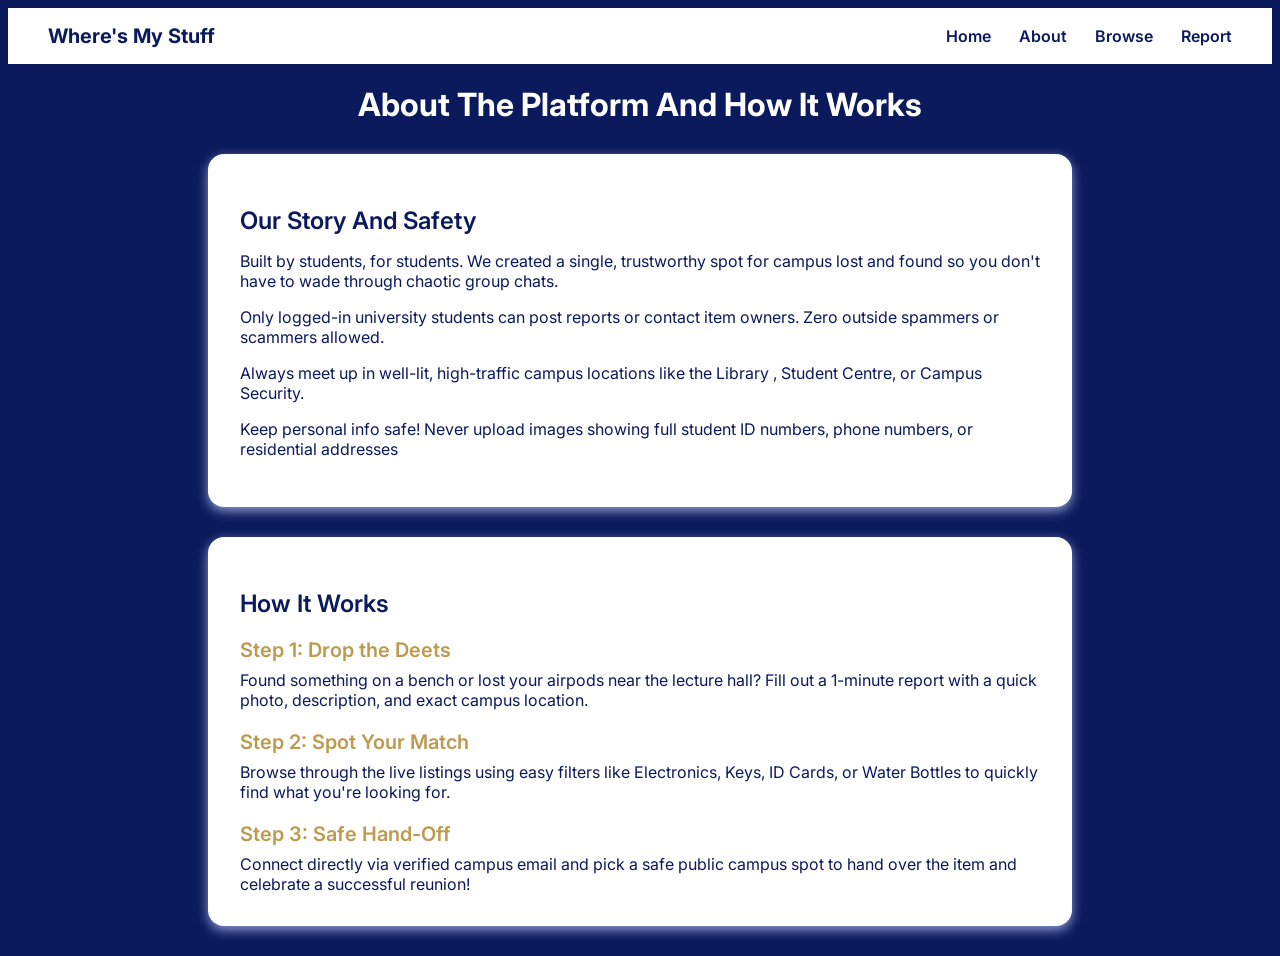
==== about.html @ 97a187b9 "Refactor About page markup and styles Restructure about.html to use .about-card components and clear" ====
<!DOCTYPE html>
<html>

<head>
    <title>Where's My Stuff</title>
    <meta charset="UTF-8">
    <meta name="viewport" content="width=device-width, initial-scale=1.0">
    <link href="css/style.css" rel="stylesheet" />
</head>

<body>
    <header>
        <nav class="navbar">
            <a href="index.html" class="logo">Where's My Stuff</a>
            <ul class="nav-links">
                <li><a href="index.html">Home</a></li>
                <li><a href="about.html">About</a></li>
                <li><a href="browse.html">Browse</a></li>
                <li><a href="report.html">Report</a></li>
            </ul>
        </nav>
    </header>
    <main>
        <h1 class="screenheading">About The Platform And How It Works</h1>


        <div class="about-card">
            <h2 class="aboutcard-heading">Our Story And Safety</h2>
            <p> Built by students, for students. We created a single, trustworthy spot for campus lost and found so you
                don't have to wade through chaotic group chats.</p>

            <p>Only logged-in university students can post reports or contact item owners. Zero outside spammers or
                scammers allowed.</p>

            <p>Always meet up in well-lit, high-traffic campus locations like the Library , Student Centre, or Campus
                Security.</p>

            <p>Keep personal info safe! Never upload images showing full student ID numbers, phone numbers, or
                residential addresses</p>
        </div>
        <div class="about-card">
            <h2 class="aboutcard-heading">How It Works</h2>
            <h3 class="instr-heading">Step 1: Drop the Deets</h3>
            Found something on a bench or lost your airpods near the lecture hall? Fill out a 1-minute report with a
            quick photo, description, and exact campus location.

            <h3 class="instr-heading">Step 2: Spot Your Match</h3>
            Browse through the live listings using easy filters like Electronics, Keys, ID Cards, or Water Bottles
            to
            quickly find what you're looking for.

            <h3 class="instr-heading">Step 3: Safe Hand-Off</h3>
            Connect directly via verified campus email and pick a safe public campus spot to hand over the item and
            celebrate a successful reunion!
        </div>


    </main>

    <footer>

    </footer>

</body>

</html>
---- css/style.css ----
@import url('https://fonts.googleapis.com/css2?family=Inter:wght@400;500;600;700&display=swap');


body {
    background-color: #0A1A5C;
    font-family: 'Inter', sans-serif;
    min-height: 100vh;
}

main {
    flex: 1;
}

h1,
h2,
h3,
h4,
h5,
h6 {
    color: #FFFFFF;
}

.screenheading {
    text-align: center;
    font-size: 32px;
}


/* navbar */

.navbar {
    display: flex;
    justify-content: space-between;
    align-items: center;
    padding: 16px 40px;
    background-color: #ffffff;

}


.logo {
    font-size: 20px;
    font-weight: 700;
    color: #0A1A5C;
    text-decoration: none;
}


.nav-links {
    display: flex;
    gap: 28px;
    list-style: none;
    margin: 0;
    padding: 0;
}


.nav-links a {
    text-decoration: none;
    color: #0A1A5C;
    font-weight: 600;
    font-size: 16px;
    transition: color 0.2s ease;
}


.nav-links a:hover {
    color: #BD9A50;
}

/* home page */

.hero {
    background-color: #0A1A5C;
    display: flex;
    align-items: center;
    justify-content: space-between;
    padding: 60px 80px;
    gap: 40px;
}

.hero-title {
    margin: 0 0 32px;
    font-size: 80px;
    font-weight: 800;
    letter-spacing: -1px;
}

.hero-actions {
    display: flex;
    flex-wrap: wrap;
    gap: 16px;
}

.lost-btn {
    background-color: #BD9A50;
    color: #ffffff;
    text-decoration: none;
    padding: 12px 24px;
    border-radius: 50px;
    font-weight: 600;
}

.lost-btn:hover {
    background-color: #ffffff;
    color: #BD9A50;
}

.found-btn {
    background-color: #0A1A5C;
    color: #FFFFFF;
    text-decoration: none;
    padding: 12px 24px;
    border-radius: 50px;
    font-weight: 600;
    border: 2px solid #FFFFFF;
}

.hero-text {
    flex: 1;
    max-width: 600px;
    transform: translateY(-30px);
}

.hero-mascot {
    flex: 1.2;
    display: flex;
    justify-content: center;
    min-width: 320px;
    transform: translateY(-30px);
}

.hero-mascot img {
    max-height: 650px;
    max-width: 560px;
    width: 100%;
    height: auto;
    object-fit: contain;
    filter: drop-shadow(0 10px 15px rgba(0, 0, 0, 0.2));
}

/*Browse Page*/

#card-row {
    display: flex;
    flex-wrap: wrap;
    justify-content: center;
    gap: 24px;
    width: calc(100% - 32px);
    max-width: 1128px;
    margin: 0 auto;
    padding: 24px 0;
}

.card {
    display: flex;
    flex-direction: column;
    background-color: #ffffff;
    box-shadow: #919DD2 0px 4px 10px;
    border-radius: 12px;
    padding: 16px;
    flex: 0 1 360px;
    width: 100%;
    box-sizing: border-box;
    overflow: hidden;
    max-width: 360px;
    object-fit: contain;
}

.card-image {
    overflow: hidden;
    width: 100%;
    height: 200px;
    object-fit: contain;
}

.card-image img {
    width: 100%;
    height: 200px;
    object-fit: cover;
    border-radius: 12px;

}

.card-title {
    font-size: 20px;
    font-weight: 600;
    margin: 16px 0 8px;
    color: #0A1A5C;
}

.contact-btn {
    background-color: #0A1A5C;
    color: #FFFFFF;
    text-decoration: none;
    padding: 8px 16px;
    border-radius: 50px;
    font-weight: 600;
    border: 2px solid #FFFFFF;
    text-align: center;
}

.contact-btn:hover {
    background-color: #BD9A50;
}


/* Footer */

.web-footer {
    background-color: #0A1A5C;
    color: #FFFFFF;
    padding: 40px 0 20px 0;
    margin-top: 60px;
    border-top: 1px solid #FFFFFF;
}

.footer-content {
    display: flex;
    justify-content: space-between;
    max-width: 1120px;
    margin: 0 auto;
    padding: 0 20px;
    gap: 30px;
    flex-wrap: wrap;
}

.quick-links li {
    margin-bottom: 8px;

}

.quick-links ul {
    list-style: none;
    padding: 0;
    margin: 0;
}

.quick-links a {
    color: #FFFFFF;
    text-decoration: none;
    font-weight: 500;
}

/*Report Page*/

.report-card {
    max-width: 600px;
    margin: 0 auto;
    background-color: #ffffff;
    padding: 32px;
    border-radius: 12px;
    box-shadow: #919DD2 0px 4px 10px;
}

.form-heading {
    font-size: 24px;
    font-weight: 600;
    color: #0A1A5C;
    text-align: center;
}


#item-description {
    width: 100%;
    height: 120px;
    padding: 8px;
    border-radius: 8px;
    border: 1px solid #ccc;
    resize: none;
}

.submit-btn {
    background-color: #0A1A5C;
    color: #FFFFFF;
    text-decoration: none;
    padding: 12px 24px;
    border-radius: 50px;
    font-weight: 600;
    border: 2px solid #FFFFFF;
    text-align: center;
}

.submit-btn:hover {
    background-color: #BD9A50;
}

/* About Page */
.aboutcard-heading {
    font-size: 24px;
    font-weight: 600;
    color: #0A1A5C;
    margin-bottom: 16px;
}

.about-card {
    max-width: 800px;
    margin: 30px auto;
    background-color: #ffffff;
    padding: 32px;
    border-radius: 16px;
    box-shadow: #919DD2 0px 4px 12px;
    color: #0A1A5C;
}

.instr-heading {
    font-size: 20px;
    font-weight: 600;
    margin-bottom: 8px;
    color: #BD9A50;
}
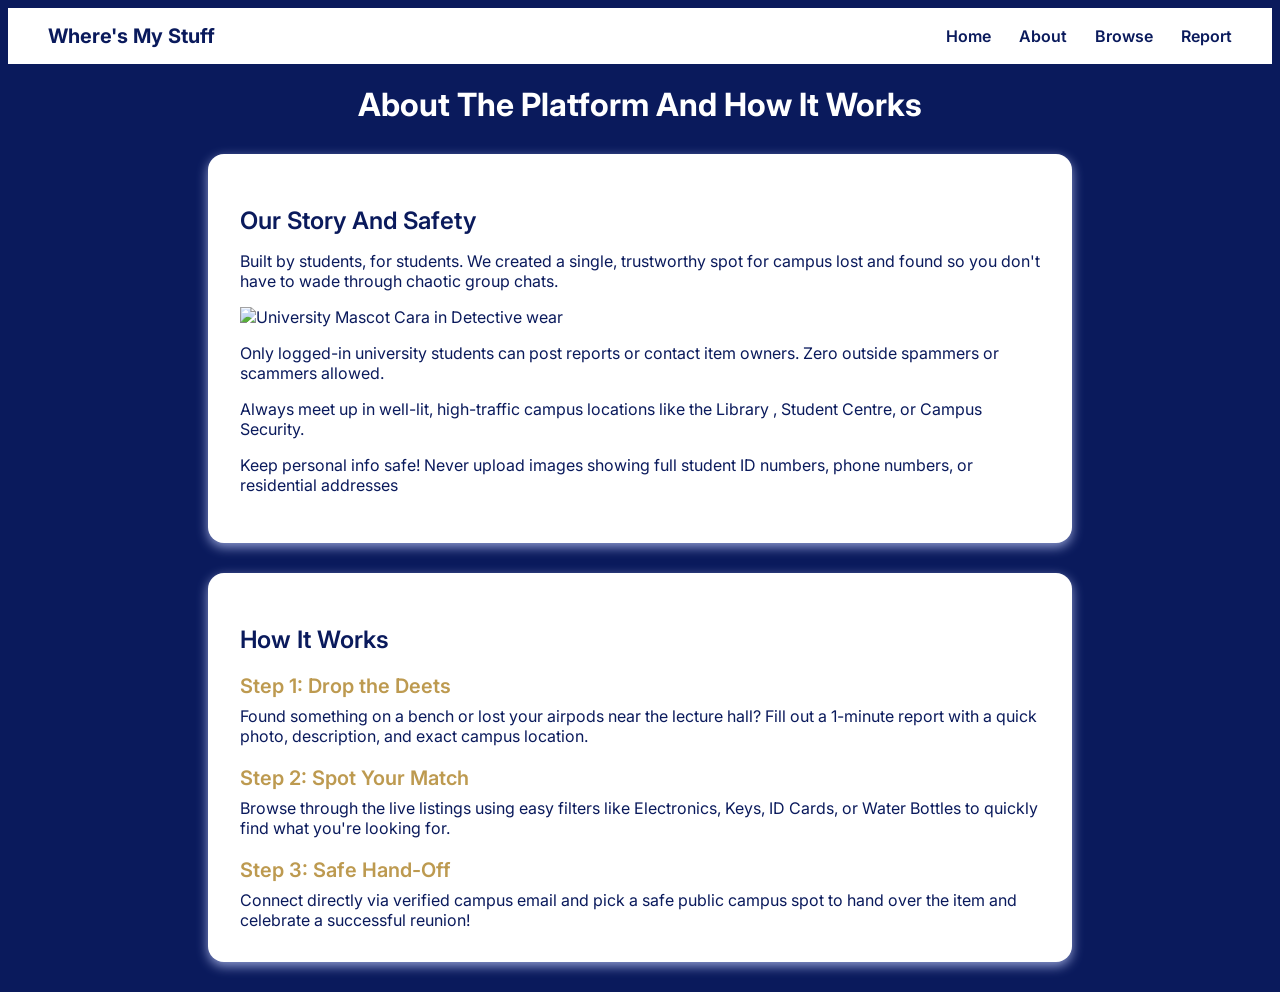
==== commit fea58c06: "Add university mascot image to About page and update alt text for clarity" ====
--- a/about.html
+++ b/about.html
@@ -29,6 +29,9 @@
             <p> Built by students, for students. We created a single, trustworthy spot for campus lost and found so you
                 don't have to wade through chaotic group chats.</p>
 
+            <div class="story-mascot">
+                <img src="cara.png" alt="University Mascot Cara in Detective wear"" />
+            </div>
             <p>Only logged-in university students can post reports or contact item owners. Zero outside spammers or
                 scammers allowed.</p>
 
@@ -38,21 +41,21 @@
             <p>Keep personal info safe! Never upload images showing full student ID numbers, phone numbers, or
                 residential addresses</p>
         </div>
-        <div class="about-card">
-            <h2 class="aboutcard-heading">How It Works</h2>
-            <h3 class="instr-heading">Step 1: Drop the Deets</h3>
-            Found something on a bench or lost your airpods near the lecture hall? Fill out a 1-minute report with a
-            quick photo, description, and exact campus location.
+        <div class=" about-card">
+                <h2 class="aboutcard-heading">How It Works</h2>
+                <h3 class="instr-heading">Step 1: Drop the Deets</h3>
+                Found something on a bench or lost your airpods near the lecture hall? Fill out a 1-minute report with a
+                quick photo, description, and exact campus location.
 
-            <h3 class="instr-heading">Step 2: Spot Your Match</h3>
-            Browse through the live listings using easy filters like Electronics, Keys, ID Cards, or Water Bottles
-            to
-            quickly find what you're looking for.
+                <h3 class="instr-heading">Step 2: Spot Your Match</h3>
+                Browse through the live listings using easy filters like Electronics, Keys, ID Cards, or Water Bottles
+                to
+                quickly find what you're looking for.
 
-            <h3 class="instr-heading">Step 3: Safe Hand-Off</h3>
-            Connect directly via verified campus email and pick a safe public campus spot to hand over the item and
-            celebrate a successful reunion!
-        </div>
+                <h3 class="instr-heading">Step 3: Safe Hand-Off</h3>
+                Connect directly via verified campus email and pick a safe public campus spot to hand over the item and
+                celebrate a successful reunion!
+            </div>
 
 
     </main>
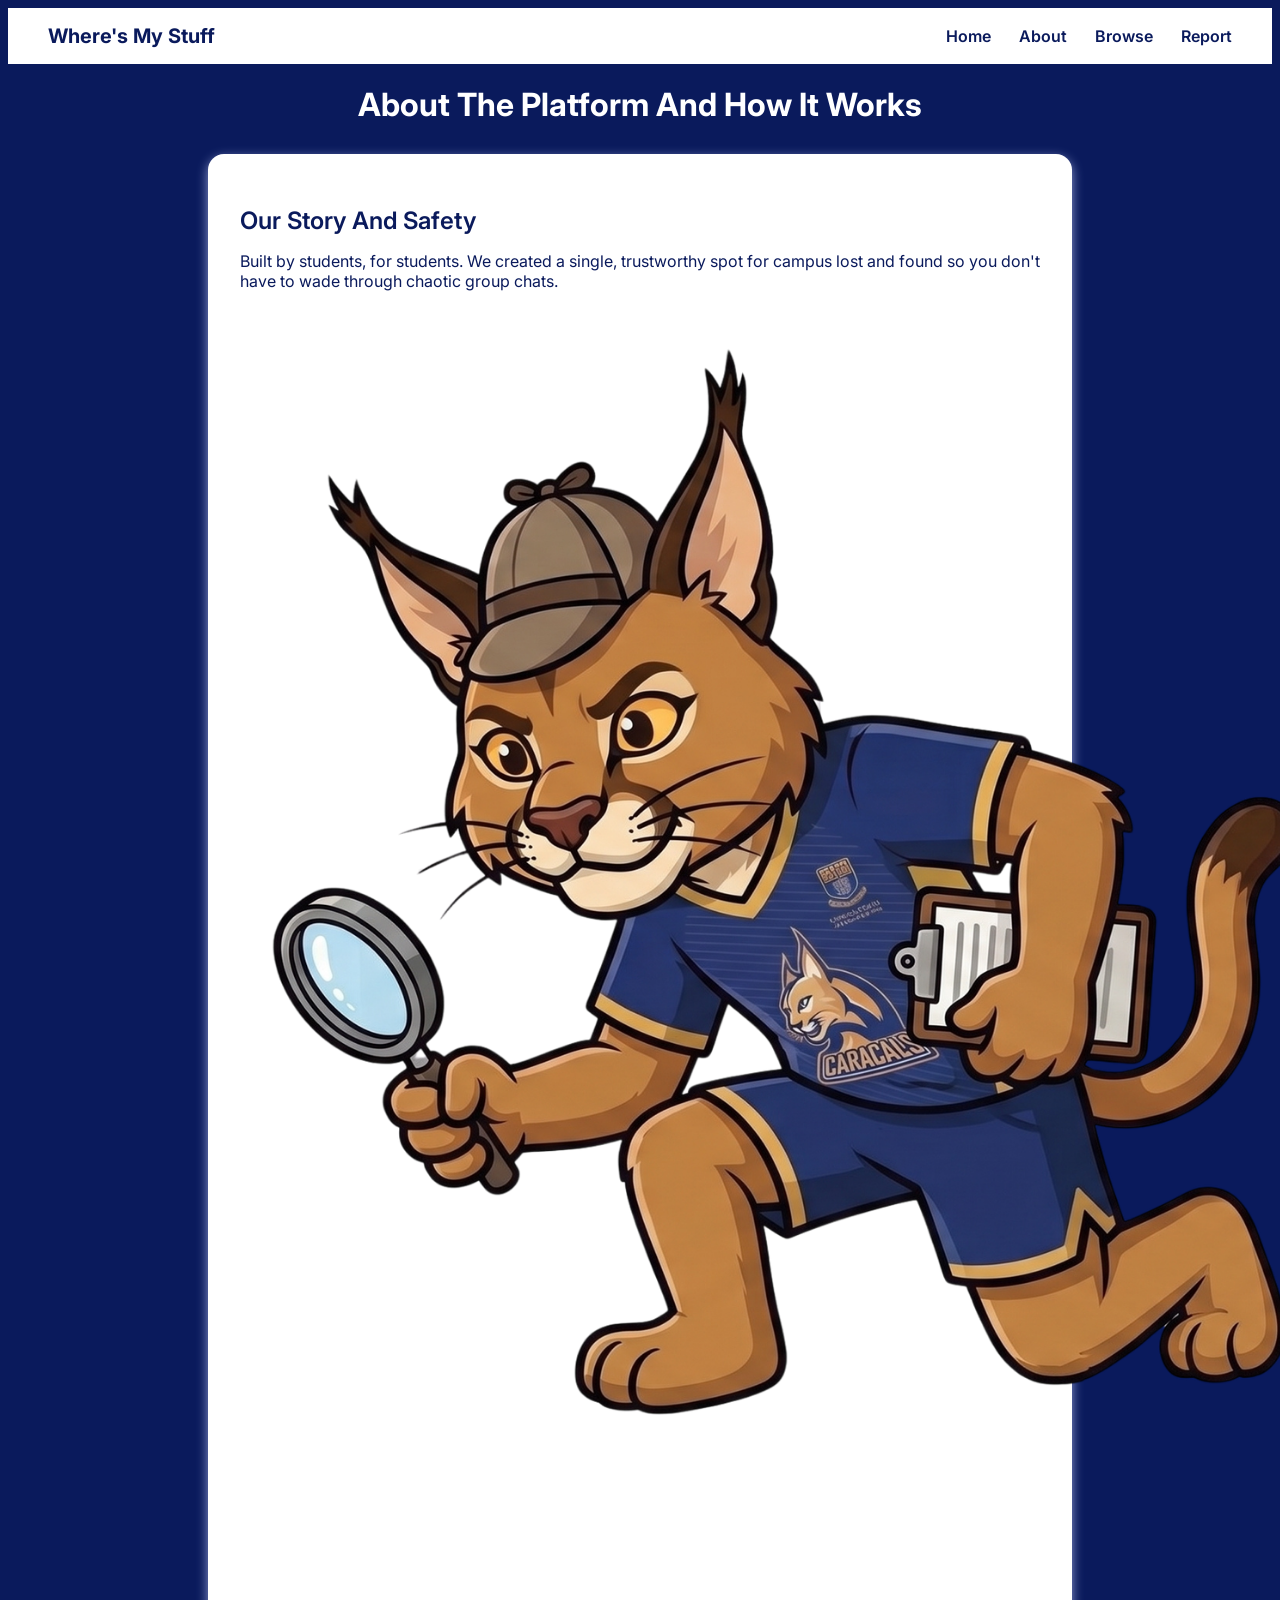
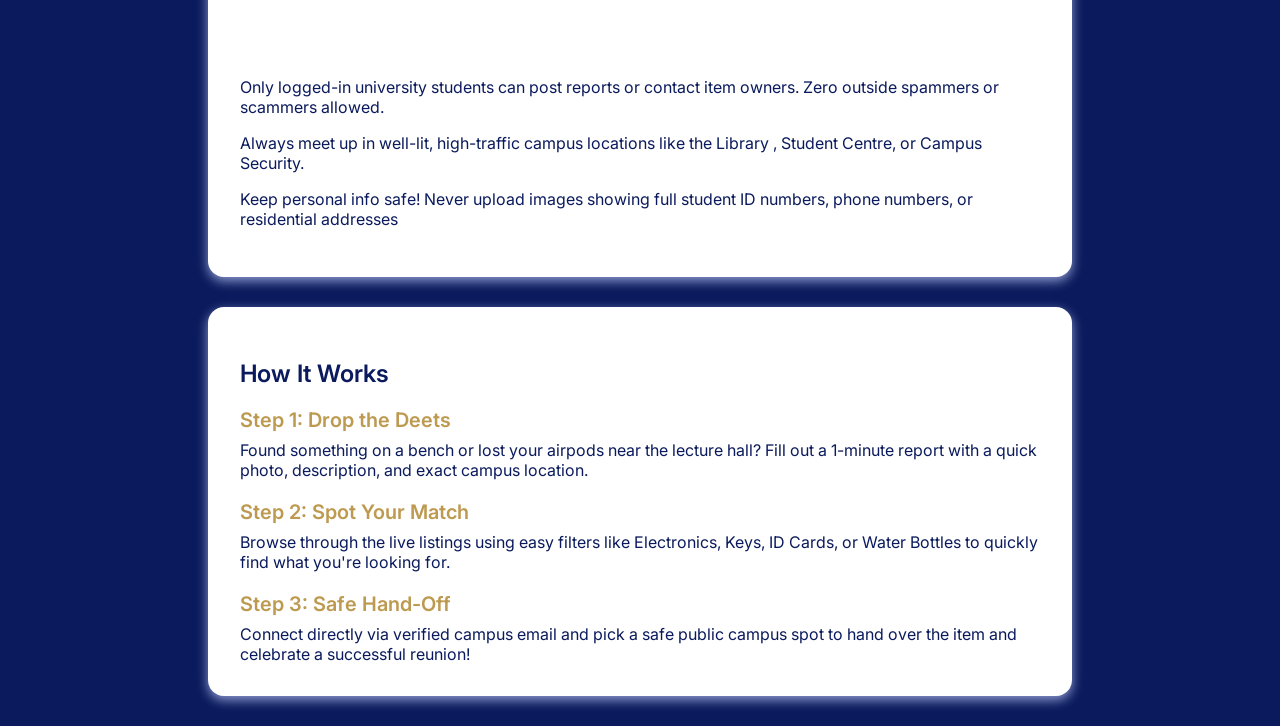
==== commit 8518faf3: "Update university mascot images and adjust styling for better display" ====
--- a/about.html
+++ b/about.html
@@ -30,7 +30,7 @@
                 don't have to wade through chaotic group chats.</p>
 
             <div class="story-mascot">
-                <img src="cara.png" alt="University Mascot Cara in Detective wear"" />
+                <img src="images/cara2.png" alt="University Mascot Cara in Detective wear"" />
             </div>
             <p>Only logged-in university students can post reports or contact item owners. Zero outside spammers or
                 scammers allowed.</p>
--- a/css/style.css
+++ b/css/style.css
@@ -131,7 +131,7 @@
 }
 
 .hero-mascot img {
-    max-height: 650px;
+    max-height: 750px;
     max-width: 560px;
     width: 100%;
     height: auto;
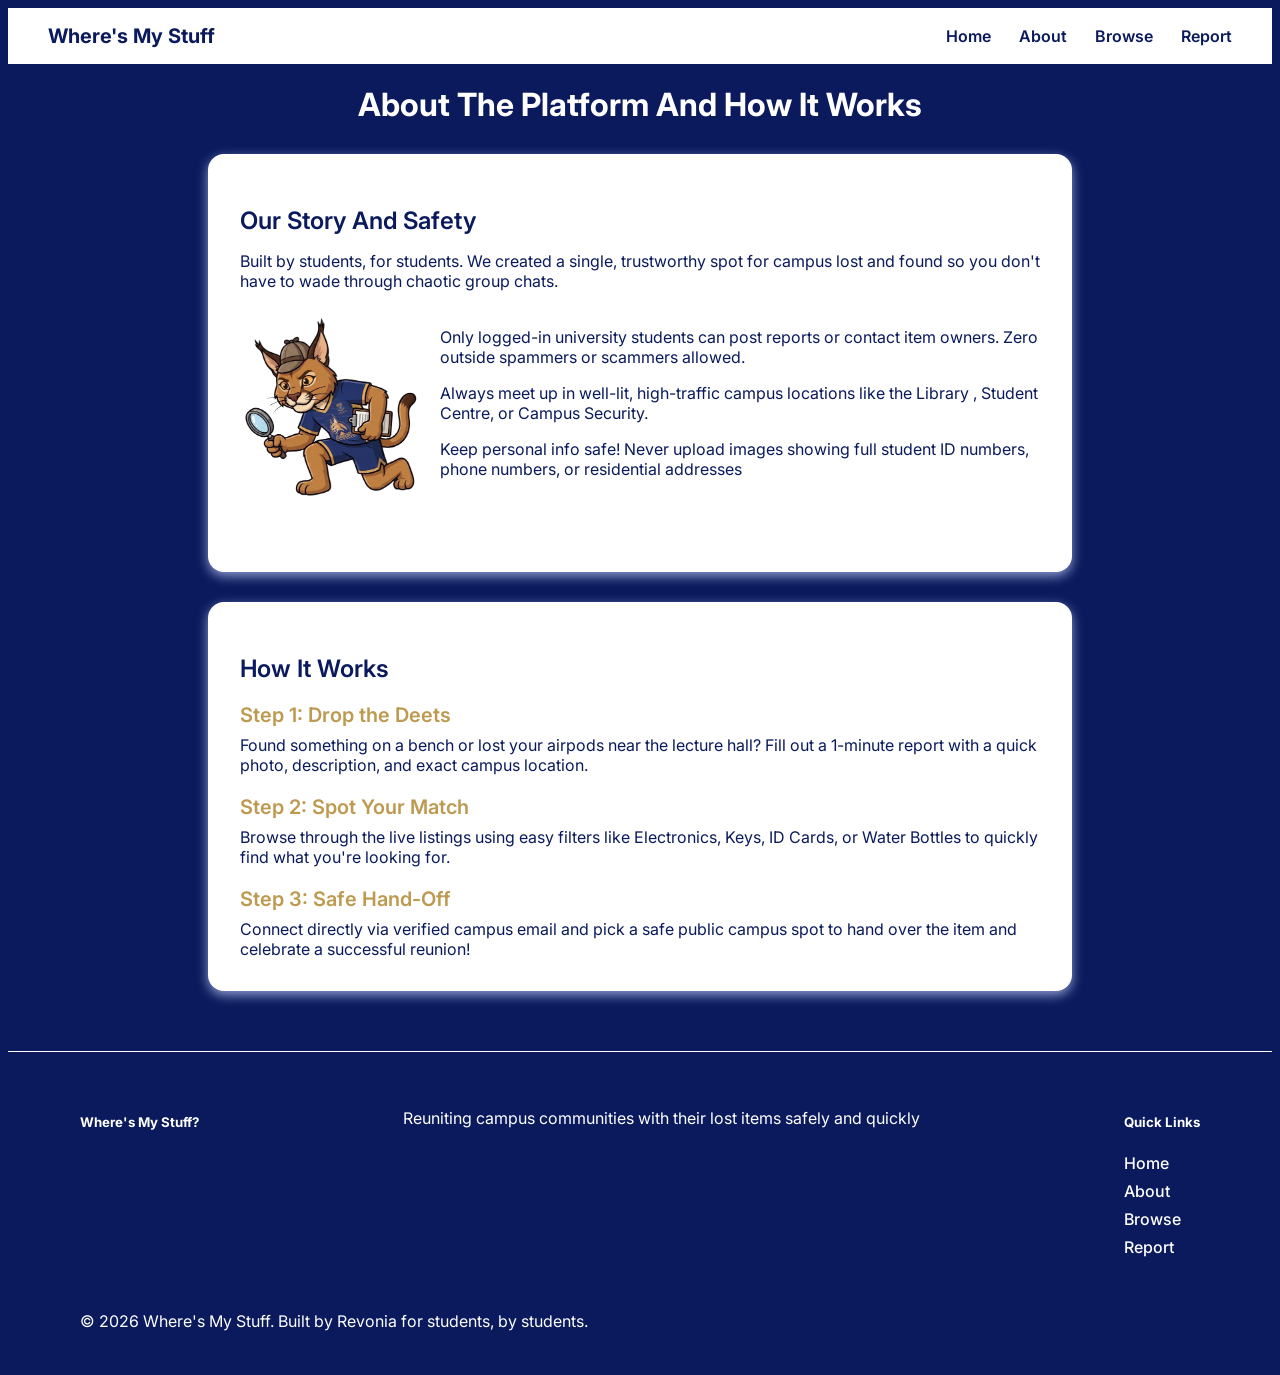
==== commit 9f009da5: "Enhance About page layout with story content section and styling for improved readability" ====
--- a/about.html
+++ b/about.html
@@ -28,41 +28,62 @@
             <h2 class="aboutcard-heading">Our Story And Safety</h2>
             <p> Built by students, for students. We created a single, trustworthy spot for campus lost and found so you
                 don't have to wade through chaotic group chats.</p>
+            <div class="story-content">
+                <div class="story-mascot">
+                    <img src="images/cara2.png" alt="University Mascot Cara in Detective wear" />
+                </div>
+                <div class="story-text">
+                    <p>Only logged-in university students can post reports or contact item owners. Zero outside spammers
+                        or
+                        scammers allowed.</p>
 
-            <div class="story-mascot">
-                <img src="images/cara2.png" alt="University Mascot Cara in Detective wear"" />
+                    <p>Always meet up in well-lit, high-traffic campus locations like the Library , Student Centre, or
+                        Campus
+                        Security.</p>
+
+                    <p>Keep personal info safe! Never upload images showing full student ID numbers, phone numbers, or
+                        residential addresses</p>
+                </div>
             </div>
-            <p>Only logged-in university students can post reports or contact item owners. Zero outside spammers or
-                scammers allowed.</p>
-
-            <p>Always meet up in well-lit, high-traffic campus locations like the Library , Student Centre, or Campus
-                Security.</p>
-
-            <p>Keep personal info safe! Never upload images showing full student ID numbers, phone numbers, or
-                residential addresses</p>
         </div>
         <div class=" about-card">
-                <h2 class="aboutcard-heading">How It Works</h2>
-                <h3 class="instr-heading">Step 1: Drop the Deets</h3>
-                Found something on a bench or lost your airpods near the lecture hall? Fill out a 1-minute report with a
-                quick photo, description, and exact campus location.
+            <h2 class="aboutcard-heading">How It Works</h2>
+            <h3 class="instr-heading">Step 1: Drop the Deets</h3>
+            Found something on a bench or lost your airpods near the lecture hall? Fill out a 1-minute report with a
+            quick photo, description, and exact campus location.
 
-                <h3 class="instr-heading">Step 2: Spot Your Match</h3>
-                Browse through the live listings using easy filters like Electronics, Keys, ID Cards, or Water Bottles
-                to
-                quickly find what you're looking for.
+            <h3 class="instr-heading">Step 2: Spot Your Match</h3>
+            Browse through the live listings using easy filters like Electronics, Keys, ID Cards, or Water Bottles
+            to
+            quickly find what you're looking for.
 
-                <h3 class="instr-heading">Step 3: Safe Hand-Off</h3>
-                Connect directly via verified campus email and pick a safe public campus spot to hand over the item and
-                celebrate a successful reunion!
-            </div>
+            <h3 class="instr-heading">Step 3: Safe Hand-Off</h3>
+            Connect directly via verified campus email and pick a safe public campus spot to hand over the item and
+            celebrate a successful reunion!
+        </div>
 
 
     </main>
 
-    <footer>
 
+    <footer class="web-footer">
+        <div class="footer-content">
+            <h5>Where's My Stuff?</h5>
+            <p>Reuniting campus communities with their lost items safely and quickly
+            </p>
+            <div class="quick-links">
+                <h5>Quick Links</h5>
+                <ul>
+                    <li><a href="index.html">Home</a></li>
+                    <li><a href="about.html">About</a></li>
+                    <li><a href="browse.html">Browse</a></li>
+                    <li><a href="report.html">Report</a></li>
+                </ul>
+            </div>
+            <p>&copy; 2026 Where's My Stuff. Built by Revonia for students, by students.</p>
+        </div>
     </footer>
+
 
 </body>
 
--- a/css/style.css
+++ b/css/style.css
@@ -308,4 +308,27 @@
     font-weight: 600;
     margin-bottom: 8px;
     color: #BD9A50;
+}
+
+.story-content {
+    display: flex;
+    justify-content: center;
+    margin-top: 20px;
+    flex: 1;
+    gap: 20px;
+}
+
+.story-mascot {
+    flex: 0 0 180px;
+
+}
+
+.story-text {
+    flex: 1;
+}
+
+.story-mascot img {
+    width: 100%;
+    height: auto;
+    object-fit: contain;
 }
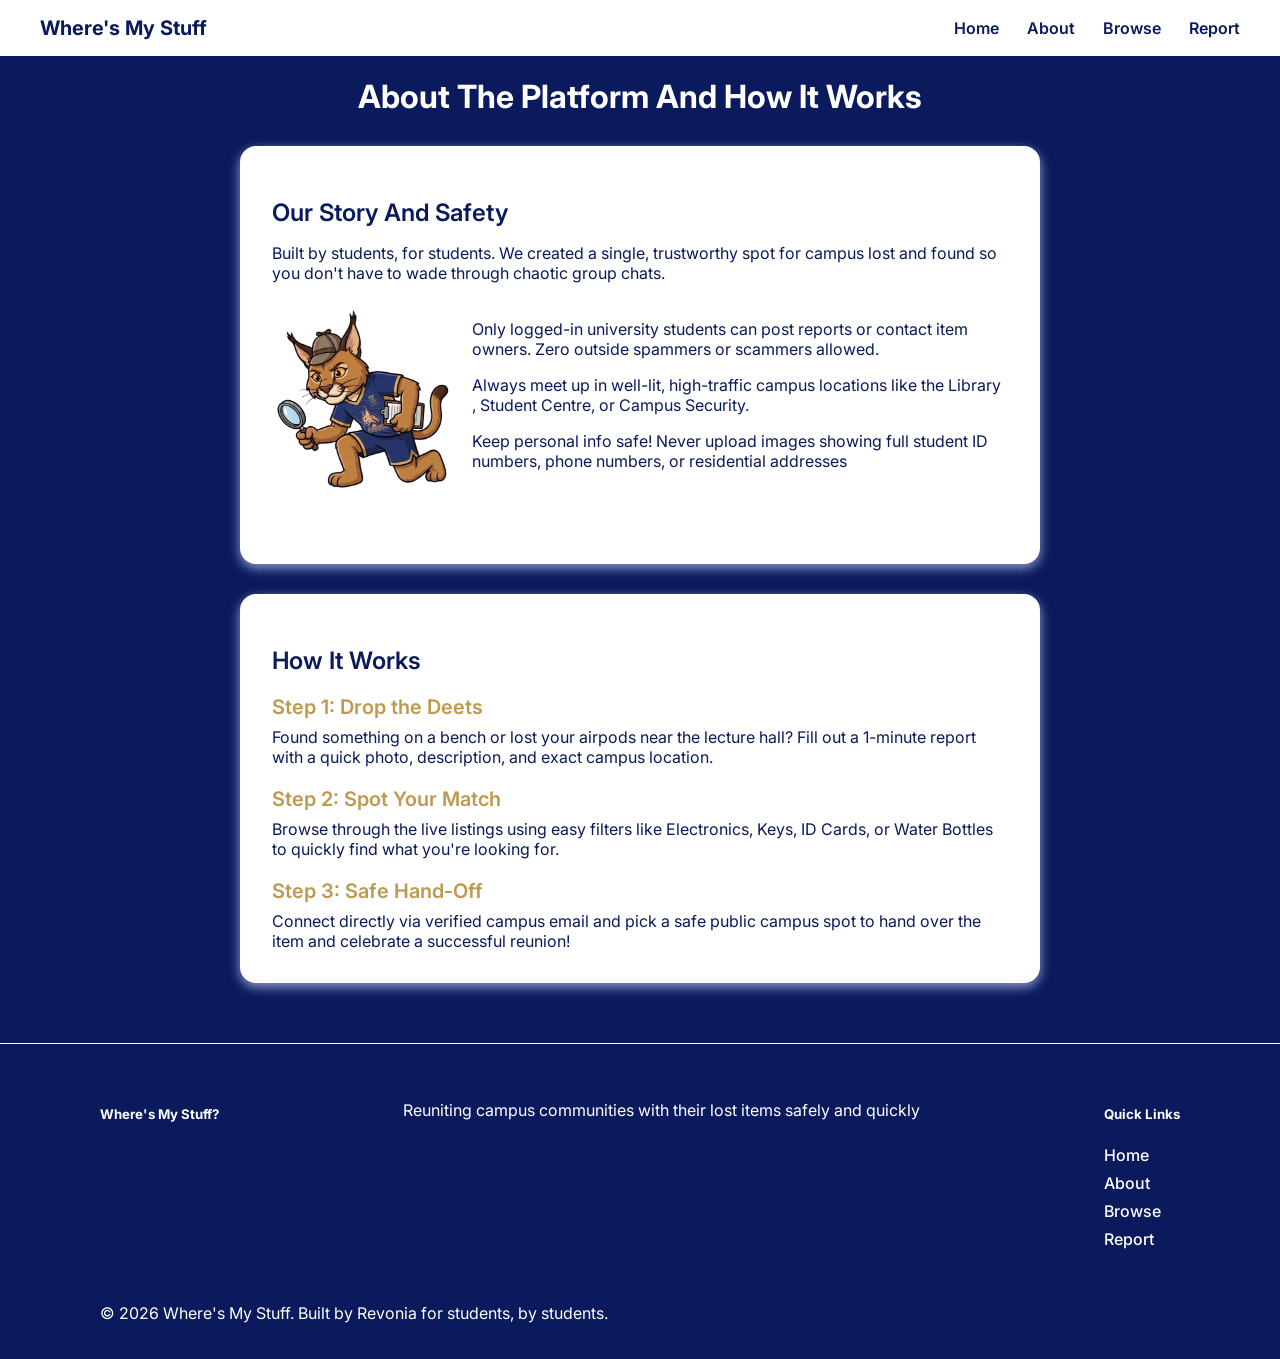
==== commit 448e5490: "Refactor project structure: move CSS and JS files to root, remove old script, and add new script wit" ====
--- a/about.html
+++ b/about.html
@@ -5,7 +5,7 @@
     <title>Where's My Stuff</title>
     <meta charset="UTF-8">
     <meta name="viewport" content="width=device-width, initial-scale=1.0">
-    <link href="css/style.css" rel="stylesheet" />
+    <link href="style.css" rel="stylesheet" />
 </head>
 
 <body>
@@ -84,7 +84,7 @@
         </div>
     </footer>
 
-
+    <script src="script.js"></script>
 </body>
 
 </html>
--- a/style.css
+++ b/style.css
@@ -0,0 +1,724 @@
+@import url('https://fonts.googleapis.com/css2?family=Inter:wght@400;500;600;700&display=swap');
+
+*,
+*::before,
+*::after {
+    box-sizing: border-box;
+}
+
+html {
+    overflow-x: hidden;
+}
+
+body {
+    background-color: #0A1A5C;
+    font-family: 'Inter', sans-serif;
+    min-height: 100vh;
+    margin: 0;
+    overflow-x: hidden;
+}
+
+main {
+    flex: 1;
+}
+
+h1,
+h2,
+h3,
+h4,
+h5,
+h6 {
+    color: #FFFFFF;
+}
+
+.screenheading {
+    text-align: center;
+    font-size: 32px;
+}
+
+
+/* navbar */
+
+.navbar {
+    display: flex;
+    justify-content: space-between;
+    align-items: center;
+    padding: 16px 40px;
+    background-color: #ffffff;
+
+}
+
+
+.logo {
+    font-size: 20px;
+    font-weight: 700;
+    color: #0A1A5C;
+    text-decoration: none;
+}
+
+
+.nav-links {
+    display: flex;
+    gap: 28px;
+    list-style: none;
+    margin: 0;
+    padding: 0;
+}
+
+
+.nav-links a {
+    text-decoration: none;
+    color: #0A1A5C;
+    font-weight: 600;
+    font-size: 16px;
+    transition: color 0.2s ease;
+}
+
+
+.nav-links a:hover {
+    color: #BD9A50;
+}
+
+/* home page */
+
+.hero {
+    background-color: #0A1A5C;
+    display: flex;
+    align-items: center;
+    justify-content: space-between;
+    padding: 60px 80px;
+    gap: 40px;
+}
+
+.hero-title {
+    margin: 0 0 32px;
+    font-size: 80px;
+    font-weight: 800;
+    letter-spacing: -1px;
+}
+
+.hero-actions {
+    display: flex;
+    flex-wrap: wrap;
+    gap: 16px;
+}
+
+.lost-btn {
+    background-color: #BD9A50;
+    color: #ffffff;
+    text-decoration: none;
+    padding: 12px 24px;
+    border-radius: 50px;
+    font-weight: 600;
+}
+
+.lost-btn:hover {
+    background-color: #ffffff;
+    color: #BD9A50;
+}
+
+.found-btn {
+    background-color: #0A1A5C;
+    color: #FFFFFF;
+    text-decoration: none;
+    padding: 12px 24px;
+    border-radius: 50px;
+    font-weight: 600;
+    border: 2px solid #FFFFFF;
+}
+
+.found-btn:hover {
+    background-color: #BD9A50;
+    color: #0A1A5C;
+}
+
+.hero-text {
+    flex: 1;
+    max-width: 600px;
+    transform: translateY(-30px);
+}
+
+.hero-mascot {
+    flex: 1.2;
+    display: flex;
+    justify-content: center;
+    min-width: 320px;
+    transform: translateY(-30px);
+}
+
+.hero-mascot img {
+    max-height: 750px;
+    max-width: 560px;
+    width: 100%;
+    height: auto;
+    object-fit: contain;
+    filter: drop-shadow(0 10px 15px rgba(0, 0, 0, 0.2));
+}
+
+/*Browse Page*/
+
+#card-row {
+    display: flex;
+    flex-wrap: wrap;
+    justify-content: center;
+    gap: 32px;
+    width: calc(100% - 32px);
+    max-width: 1128px;
+    margin: 0 auto;
+    padding: 24px 0;
+}
+
+.card {
+    display: flex;
+    flex-direction: column;
+    background-color: #ffffff;
+    box-shadow: #919DD2 0px 4px 10px;
+    border-radius: 12px;
+    padding: 16px;
+    flex: 0 1 360px;
+    width: 100%;
+    box-sizing: border-box;
+    overflow: hidden;
+    max-width: 360px;
+    object-fit: contain;
+}
+
+.card[hidden] {
+    display: none;
+}
+
+.card-image {
+    overflow: hidden;
+    width: 100%;
+    height: 200px;
+    object-fit: contain;
+}
+
+.card-image img {
+    width: 100%;
+    height: 200px;
+    object-fit: cover;
+    border-radius: 12px;
+
+}
+
+.card-title {
+    font-size: 20px;
+    font-weight: 600;
+    margin: 16px 0 8px;
+    color: #0A1A5C;
+}
+
+.card-info i {
+    width: 16px;
+    margin-right: 4px;
+    color: #BD9A50;
+    text-align: center;
+}
+
+.contact-btn {
+    background-color: #0A1A5C;
+    color: #FFFFFF;
+    text-decoration: none;
+    padding: 8px 16px;
+    border-radius: 50px;
+    font-weight: 600;
+    border: 2px solid #FFFFFF;
+    text-align: center;
+}
+
+.contact-btn:hover {
+    background-color: #BD9A50;
+}
+
+.filter-bar {
+    display: flex;
+    align-items: center;
+    justify-content: center;
+    flex-wrap: wrap;
+    gap: 20px;
+}
+
+.find form {
+    display: flex;
+    align-items: center;
+    justify-content: center;
+    flex-wrap: wrap;
+    gap: 20px;
+    padding: 24px 40px;
+}
+
+.filter-group {
+    display: flex;
+    align-items: center;
+    gap: 8px;
+}
+
+.filter-group label {
+    color: #ffffff;
+    font-weight: 600;
+    font-size: 14px;
+}
+
+.filter-group input[type="search"],
+.filter-group input[type="text"],
+.filter-group input[type="date"],
+.filter-group select {
+    padding: 8px 16px;
+    border-radius: 50px;
+    border: 1px solid #cbd5e1;
+    background-color: #ffffff;
+    color: #0A1A5C;
+    font-size: 14px;
+    outline: none;
+    box-shadow: 0 2px 6px rgba(0, 0, 0, 0.08);
+}
+
+.search-input-wrapper {
+    display: flex;
+    align-items: center;
+    gap: 6px;
+}
+
+.btn-search {
+    background-color: #BD9A50;
+    color: #0A1A5C;
+    border: none;
+    padding: 8px 18px;
+    border-radius: 50px;
+    font-weight: 700;
+    font-size: 14px;
+    cursor: pointer;
+    transition: background-color 0.2s ease;
+}
+
+.btn-search:hover {
+    background-color: #ffffff;
+}
+
+/* Footer */
+
+.web-footer {
+    background-color: #0A1A5C;
+    color: #FFFFFF;
+    padding: 40px 0 20px 0;
+    margin-top: 60px;
+    border-top: 1px solid #FFFFFF;
+}
+
+.footer-content {
+    display: flex;
+    justify-content: space-between;
+    max-width: 1120px;
+    margin: 0 auto;
+    padding: 0 20px;
+    gap: 30px;
+    flex-wrap: wrap;
+}
+
+.quick-links li {
+    margin-bottom: 8px;
+
+}
+
+.quick-links ul {
+    list-style: none;
+    padding: 0;
+    margin: 0;
+}
+
+.quick-links a {
+    color: #FFFFFF;
+    text-decoration: none;
+    font-weight: 500;
+}
+
+/*Report Page*/
+
+.report-card {
+    width: min(600px, calc(100% - 32px));
+    box-sizing: border-box;
+    margin: 0 auto;
+    background-color: #ffffff;
+    padding: 32px;
+    border-radius: 12px;
+    box-shadow: #919DD2 0px 4px 10px;
+}
+
+.report-card form {
+    display: flex;
+    flex-direction: column;
+}
+
+.form-heading {
+    font-size: 24px;
+    font-weight: 600;
+    color: #0A1A5C;
+    text-align: center;
+    margin: 0 0 28px;
+}
+
+
+#item-description {
+    width: 100%;
+    height: 120px;
+    padding: 8px;
+    border-radius: 8px;
+    border: 1px solid #ccc;
+    resize: none;
+    box-sizing: border-box;
+}
+
+.form-group label {
+    font-weight: 600;
+    font-size: 14px;
+    color: #0A1A5C;
+}
+
+.submit-btn {
+    width: 100%;
+    padding: 14px;
+    background-color: #0A1A5C;
+    color: #ffffff;
+    font-weight: 700;
+    font-size: 16px;
+    border: none;
+    border-radius: 50px;
+    cursor: pointer;
+    margin-top: 10px;
+    transition: background-color 0.2s ease, transform 0.1s ease;
+}
+
+.submit-btn:hover {
+    background-color: #BD9A50;
+}
+
+.form-group {
+    display: flex;
+    flex-direction: column;
+    gap: 8px;
+    margin-bottom: 20px;
+    text-align: left;
+}
+
+
+
+.report-card input[type="text"],
+.report-card input[type="date"],
+.report-card select,
+.report-card textarea {
+    width: 100%;
+    padding: 12px 16px;
+    border-radius: 12px;
+    border: 1px solid #cbd5e1;
+    background-color: #f8fafc;
+    color: #0A1A5C;
+    font-size: 15px;
+    outline: none;
+    box-sizing: border-box;
+    transition: all 0.2s ease;
+}
+
+.report-card input:focus,
+.report-card select:focus,
+.report-card textarea:focus {
+    background-color: #ffffff;
+    border-color: #0A1A5C;
+    box-shadow: 0 0 0 3px rgba(10, 26, 92, 0.12);
+}
+
+.file-input {
+    display: none;
+}
+
+.custom-file-upload {
+    display: inline-block;
+    padding: 12px 20px;
+    background-color: #e2e8f0;
+    color: #0A1A5C;
+    font-weight: 600;
+    font-size: 14px;
+    border-radius: 10px;
+    cursor: pointer;
+    text-align: center;
+    border: 2px dashed #94a3b8;
+    transition: background-color 0.2s ease;
+}
+
+.custom-file-upload:hover {
+    background-color: #cbd5e1;
+}
+
+.popup-backdrop {
+    position: fixed;
+    inset: 0;
+    z-index: 1000;
+    display: grid;
+    place-items: center;
+    padding: 20px;
+    background-color: rgba(10, 26, 92, 0.65);
+}
+
+.popup {
+    position: relative;
+    width: min(440px, 100%);
+    padding: 32px;
+    border-radius: 12px;
+    background-color: #ffffff;
+    box-shadow: 0 18px 50px rgba(10, 26, 92, 0.3);
+    color: #0A1A5C;
+    text-align: center;
+    animation: popup-enter 0.2s ease-out;
+}
+
+.popup h2 {
+    margin: 0 0 12px;
+    color: #0A1A5C;
+    font-size: 24px;
+}
+
+.popup-message {
+    margin: 0 0 24px;
+    line-height: 1.5;
+}
+
+.popup-close {
+    position: absolute;
+    top: 10px;
+    right: 12px;
+    border: 0;
+    background: transparent;
+    color: #0A1A5C;
+    cursor: pointer;
+    font-size: 28px;
+    line-height: 1;
+}
+
+.popup-action {
+    padding: 10px 28px;
+    border: 0;
+    border-radius: 50px;
+    background-color: #0A1A5C;
+    color: #ffffff;
+    cursor: pointer;
+    font-weight: 700;
+}
+
+.popup-action:hover,
+.popup-action:focus-visible {
+    background-color: #BD9A50;
+}
+
+@keyframes popup-enter {
+    from {
+        opacity: 0;
+        transform: translateY(10px) scale(0.98);
+    }
+
+    to {
+        opacity: 1;
+        transform: translateY(0) scale(1);
+    }
+}
+
+input::placeholder,
+textarea::placeholder {
+    color: #94a3b8;
+    font-size: 14px;
+}
+
+/* About Page */
+.aboutcard-heading {
+    font-size: 24px;
+    font-weight: 600;
+    color: #0A1A5C;
+    margin-bottom: 16px;
+}
+
+.about-card {
+    max-width: 800px;
+    margin: 30px auto;
+    background-color: #ffffff;
+    padding: 32px;
+    border-radius: 16px;
+    box-shadow: #919DD2 0px 4px 12px;
+    color: #0A1A5C;
+}
+
+.instr-heading {
+    font-size: 20px;
+    font-weight: 600;
+    margin-bottom: 8px;
+    color: #BD9A50;
+}
+
+.story-content {
+    display: flex;
+    justify-content: center;
+    margin-top: 20px;
+    flex: 1;
+    gap: 20px;
+}
+
+.story-mascot {
+    flex: 0 0 180px;
+
+}
+
+.story-text {
+    flex: 1;
+}
+
+.story-mascot img {
+    width: 100%;
+    height: auto;
+    object-fit: contain;
+}
+
+@media (max-width: 900px) {
+    .navbar {
+        padding: 16px 24px;
+    }
+
+    .nav-links {
+        gap: 16px;
+    }
+
+    .hero {
+        padding: 48px 32px;
+        gap: 24px;
+    }
+
+    .hero-title {
+        font-size: 56px;
+    }
+
+    .hero-mascot {
+        min-width: 0;
+    }
+
+    .find form {
+        padding: 24px;
+    }
+
+    .about-card {
+        width: calc(100% - 32px);
+    }
+}
+
+@media (max-width: 600px) {
+    .navbar {
+        align-items: flex-start;
+        flex-direction: column;
+        gap: 12px;
+        padding: 16px;
+    }
+
+    .nav-links {
+        flex-wrap: wrap;
+        gap: 8px 16px;
+    }
+
+    .screenheading {
+        padding: 0 16px;
+        font-size: 26px;
+    }
+
+    .hero {
+        flex-direction: column;
+        padding: 40px 20px 24px;
+        text-align: center;
+    }
+
+    .hero-text,
+    .hero-mascot {
+        width: 100%;
+        transform: none;
+    }
+
+    .hero-title {
+        margin-bottom: 24px;
+        font-size: clamp(36px, 12vw, 52px);
+    }
+
+    .hero-actions {
+        justify-content: center;
+    }
+
+    .hero-mascot img {
+        max-height: 420px;
+    }
+
+    .find form {
+        align-items: stretch;
+        flex-direction: column;
+        gap: 14px;
+        padding: 20px 16px;
+    }
+
+    .filter-bar,
+    .filter-group,
+    .search-input-wrapper {
+        width: 100%;
+    }
+
+    .filter-group {
+        align-items: stretch;
+        flex-direction: column;
+        gap: 6px;
+    }
+
+    .filter-group input[type="search"],
+    .filter-group input[type="text"],
+    .filter-group input[type="date"],
+    .filter-group select,
+    .btn-search {
+        width: 100%;
+        min-height: 44px;
+    }
+
+    .search-input-wrapper {
+        align-items: stretch;
+        flex-direction: column;
+        gap: 8px;
+    }
+
+    #card-row {
+        gap: 20px;
+        width: calc(100% - 32px);
+        padding-top: 12px;
+    }
+
+    .card {
+        max-width: none;
+    }
+
+    .card-image,
+    .card-image img {
+        height: 180px;
+    }
+
+    .report-card {
+        padding: 24px 20px;
+    }
+
+    .about-card {
+        padding: 24px 20px;
+    }
+
+    .story-content {
+        align-items: center;
+        flex-direction: column;
+    }
+
+    .story-mascot {
+        flex: 0 0 auto;
+        max-width: 180px;
+    }
+
+    .footer-content {
+        flex-direction: column;
+        gap: 16px;
+        padding: 0 16px;
+    }
+}
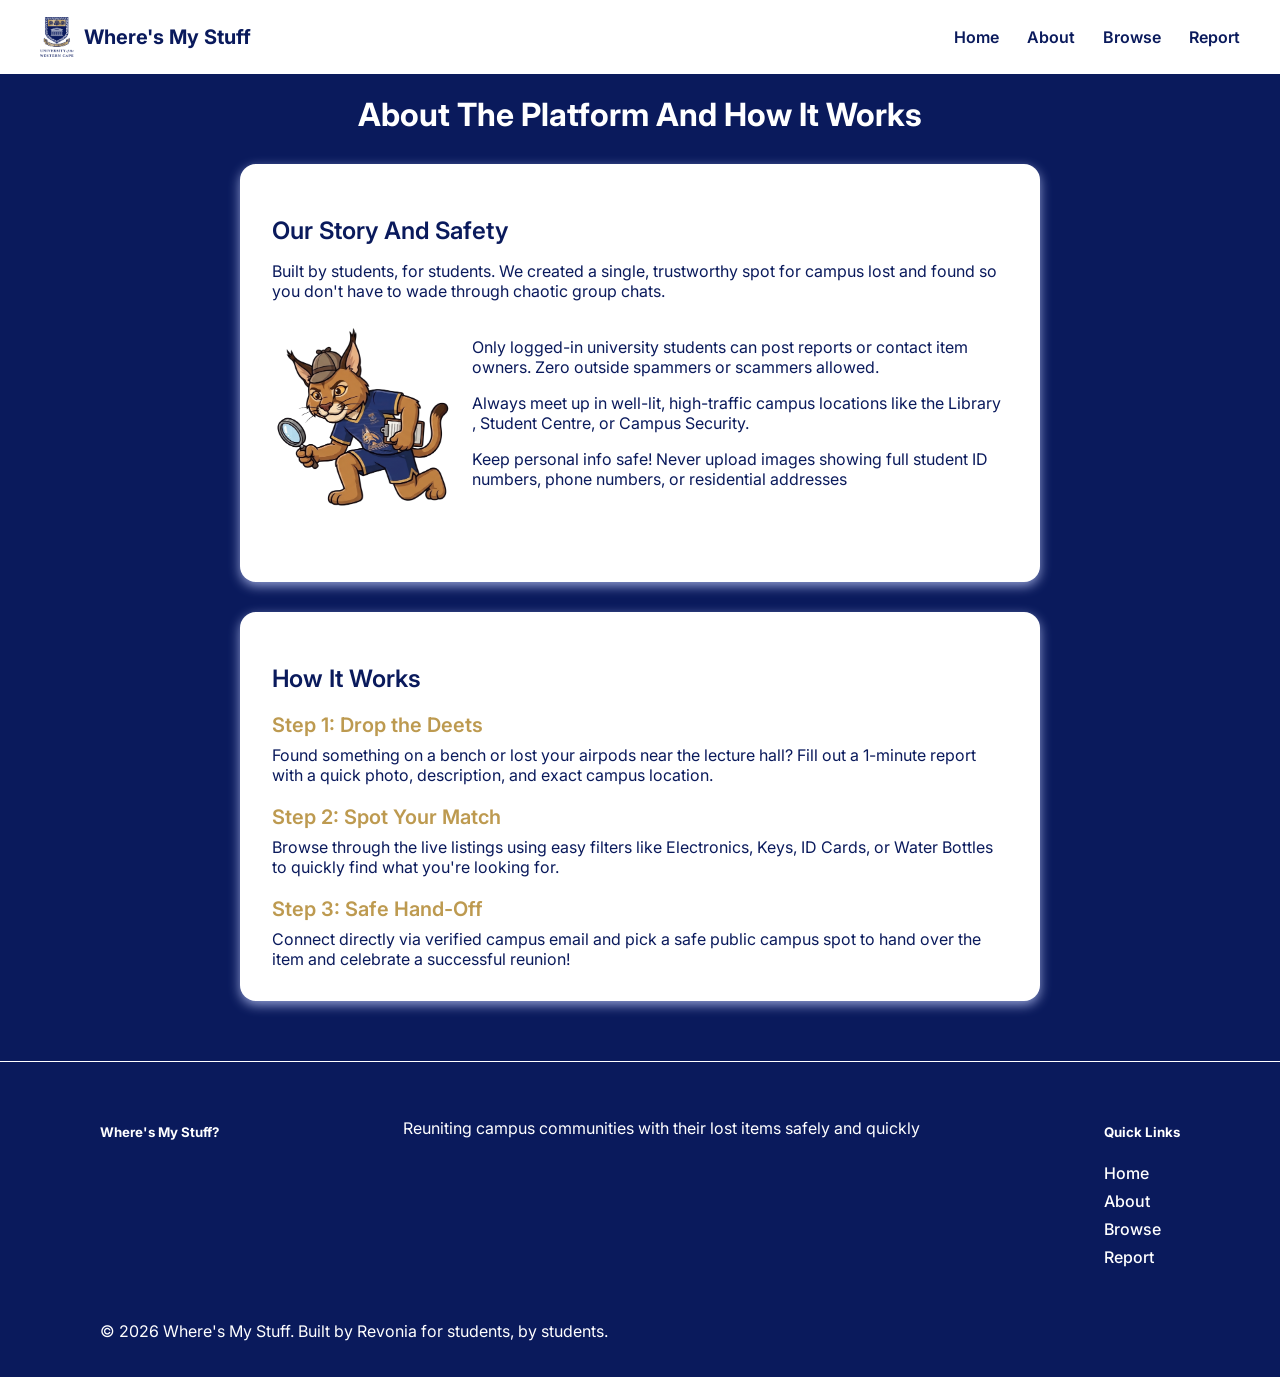
==== commit 7b2cd3e6: "added uwc logo" ====
--- a/about.html
+++ b/about.html
@@ -11,7 +11,8 @@
 <body>
     <header>
         <nav class="navbar">
-            <a href="index.html" class="logo">Where's My Stuff</a>
+            <a href="index.html" class="logo"><img src="images/UNIVERSITY OF THE WESTERN CAPE LOGO.gif"
+                    alt="University of the Western Cape logo" />Where's My Stuff</a>
             <ul class="nav-links">
                 <li><a href="index.html">Home</a></li>
                 <li><a href="about.html">About</a></li>
--- a/style.css
+++ b/style.css
@@ -50,10 +50,19 @@
 
 
 .logo {
+    display: flex;
+    align-items: center;
+    gap: 10px;
     font-size: 20px;
     font-weight: 700;
     color: #0A1A5C;
     text-decoration: none;
+}
+
+.logo img {
+    width: 34px;
+    height: 42px;
+    object-fit: contain;
 }
 
 
